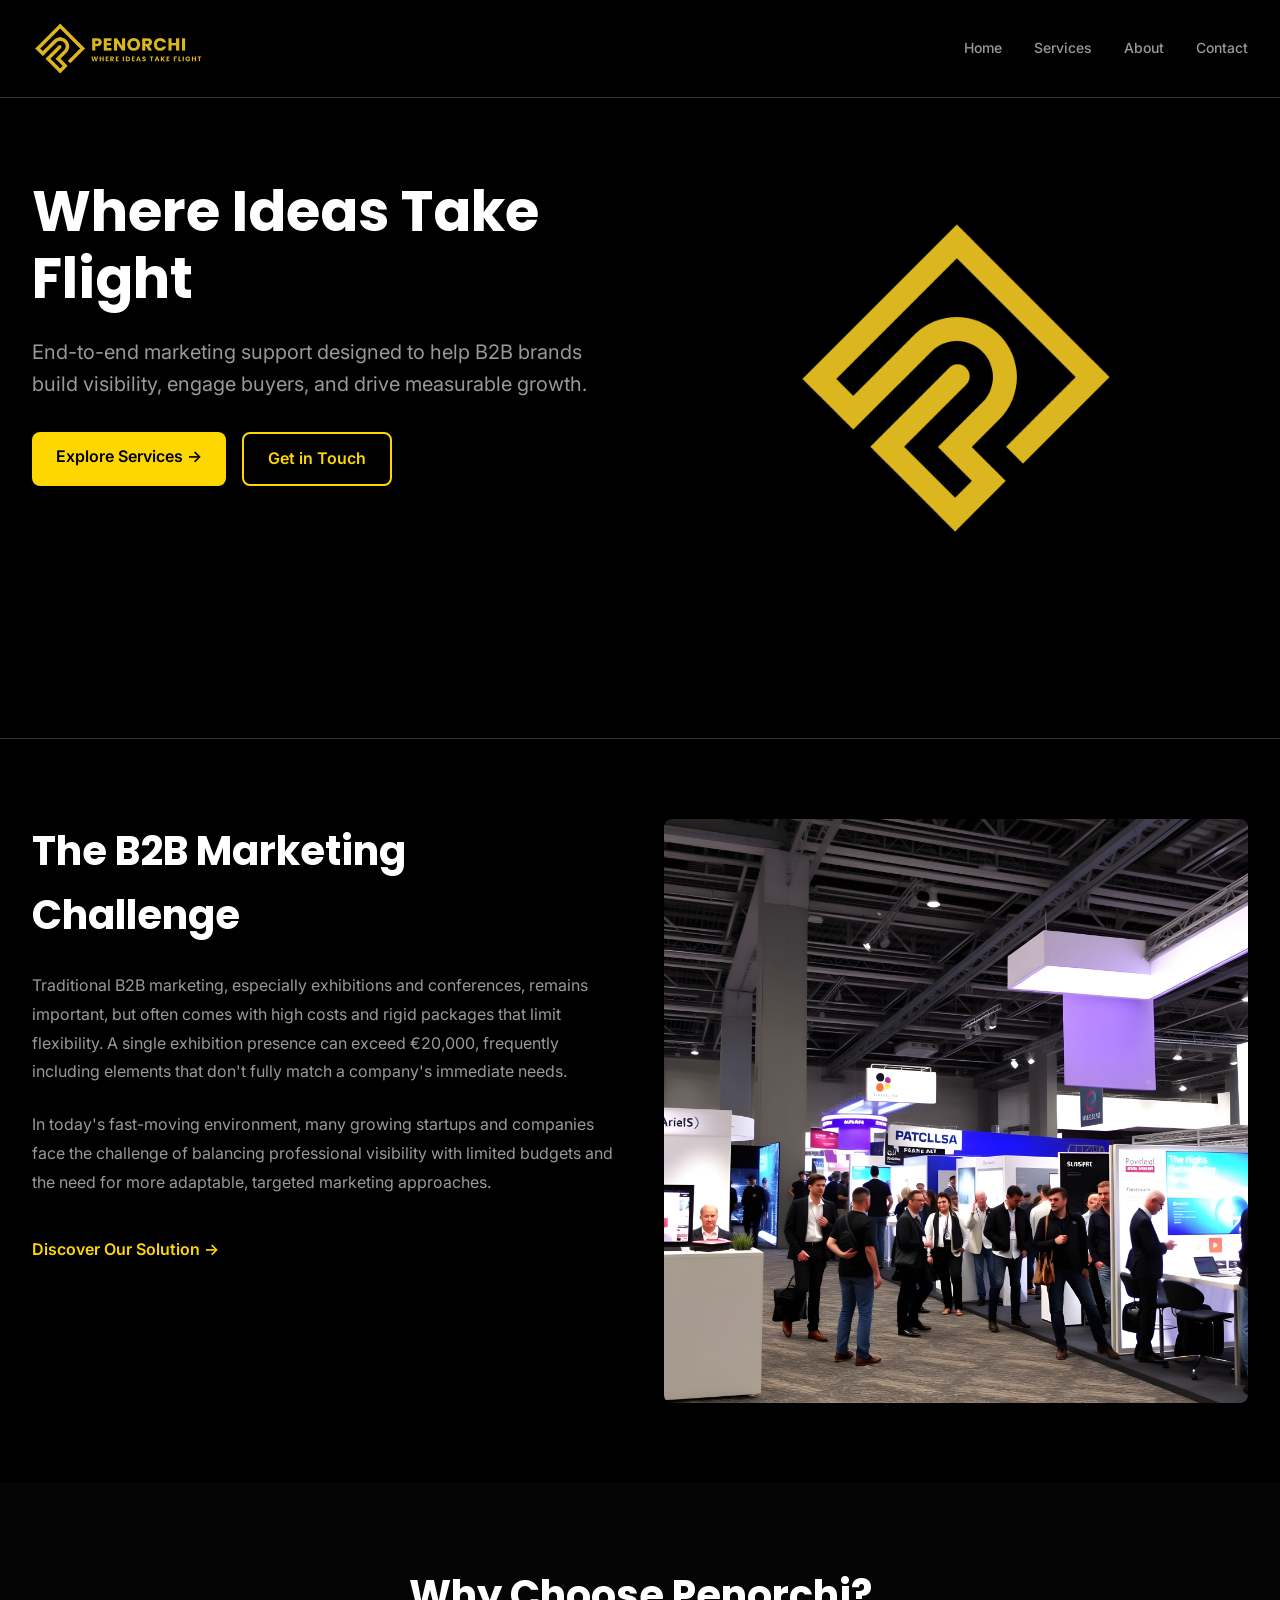
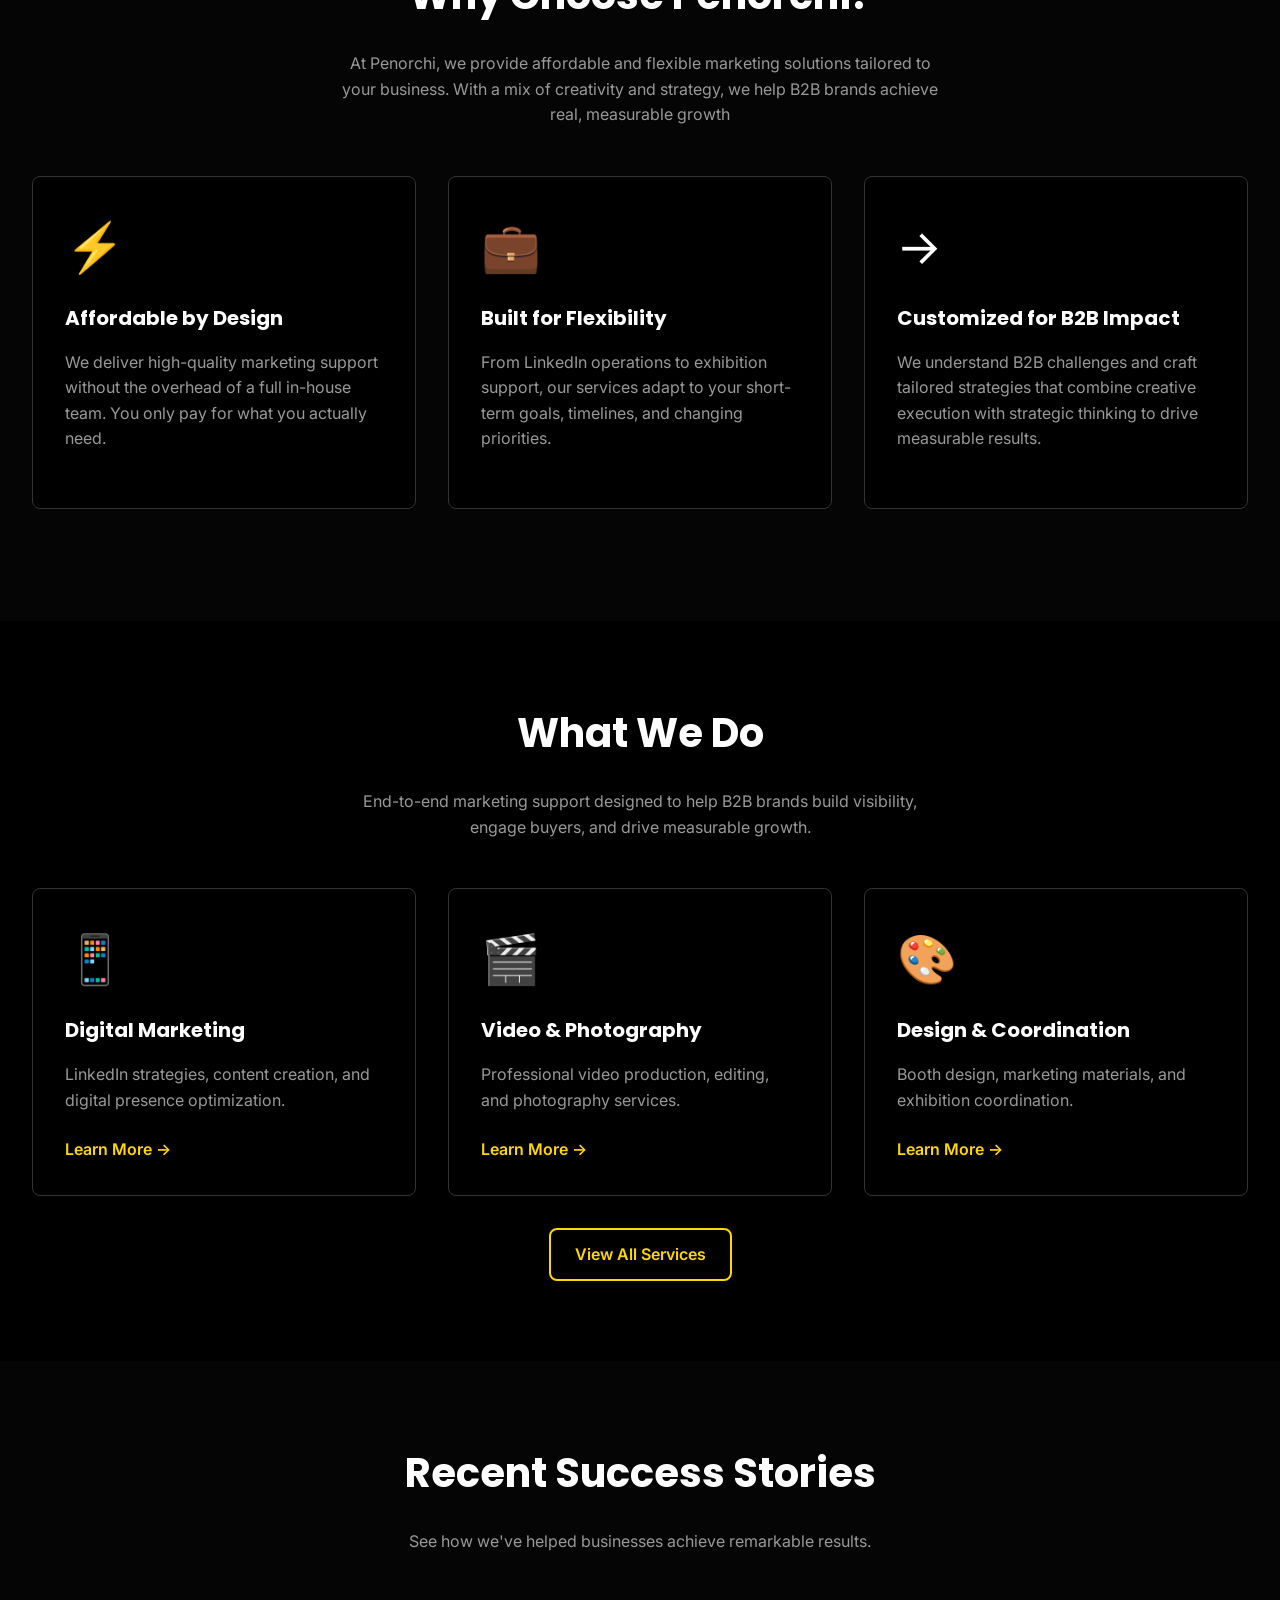
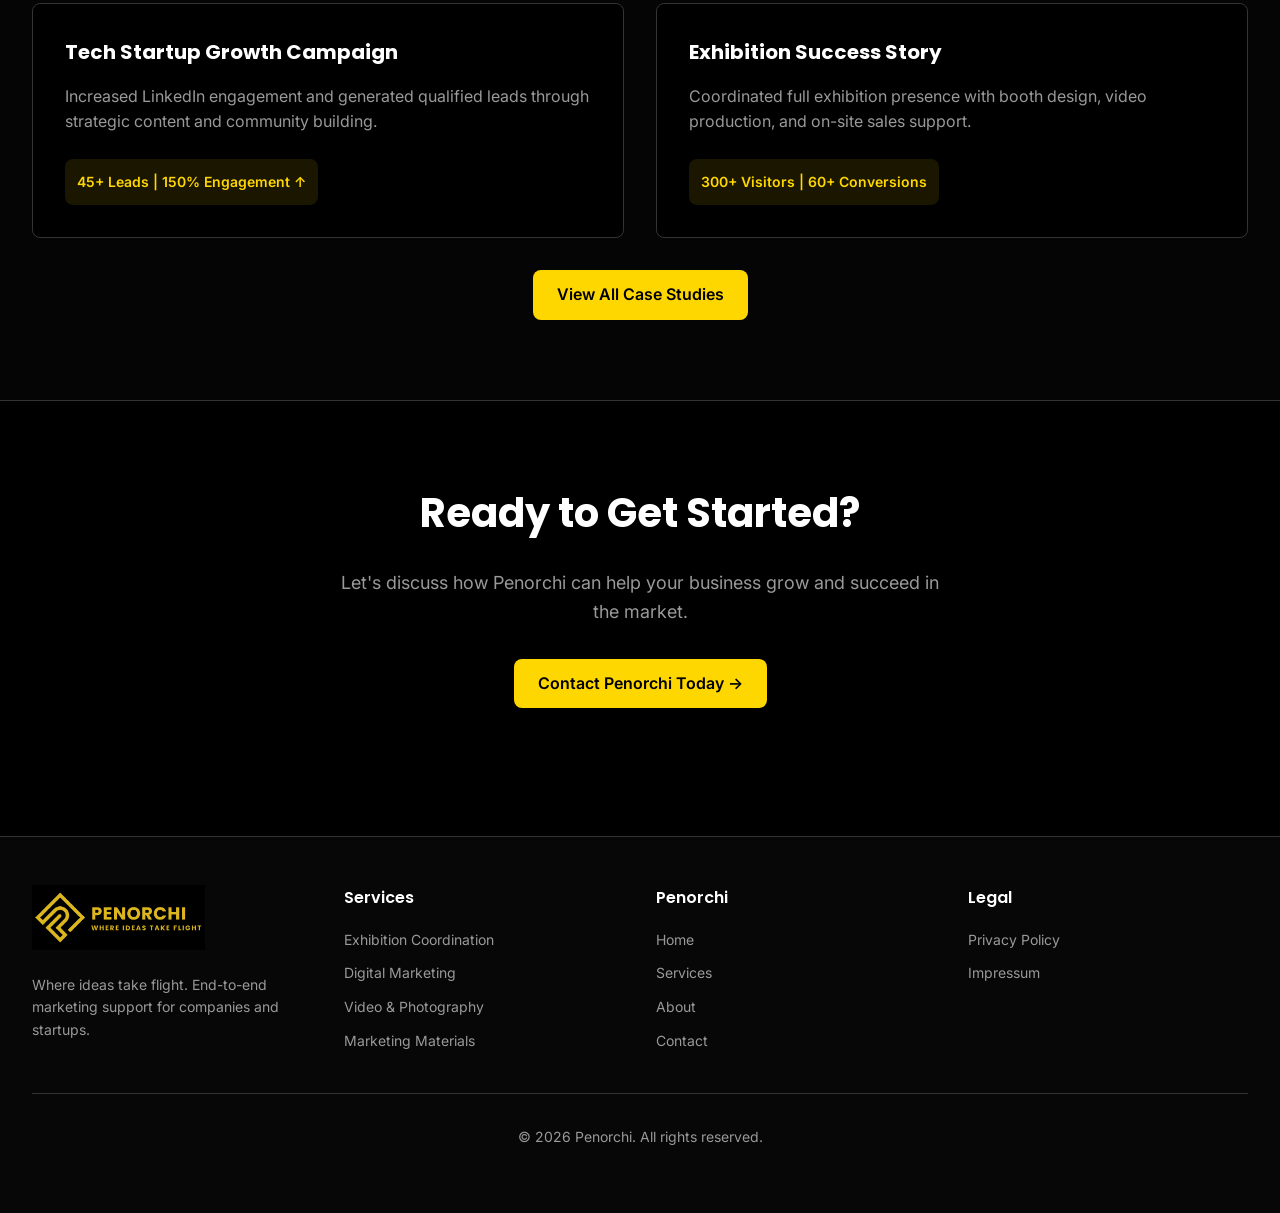
==== index.html @ c72b85b6 "Add favicon link to index.html" ====
<!DOCTYPE html>
<html lang="en">
<head>
    <meta charset="UTF-8">
    <meta name="viewport" content="width=device-width, initial-scale=1.0">
    <title>Penorchi - Where Ideas Take Flight</title>
    <link rel="icon" href="images/logo/logo_only">
    <link rel="preconnect" href="https://fonts.googleapis.com">
    <link rel="preconnect" href="https://fonts.gstatic.com" crossorigin>
    <link href="https://fonts.googleapis.com/css2?family=Poppins:wght@400;500;600;700;800&family=Inter:wght@400;500;600;700&display=swap" rel="stylesheet">
    <style>
        * {
            margin: 0;
            padding: 0;
            box-sizing: border-box;
        }

        :root {
            --background: #000000;
            --foreground: #ffffff;
            --primary: #FFD700;
            --primary-foreground: #000000;
            --secondary: #1a1a1a;
            --secondary-foreground: #e0e0e0;
            --muted-foreground: #999999;
            --border: #333333;
        }

        body {
            font-family: 'Inter', sans-serif;
            background-color: var(--background);
            color: var(--foreground);
            line-height: 1.6;
        }

        .container {
            max-width: 1280px;
            margin: 0 auto;
            padding: 0 2rem;
        }

        /* Header & Navigation */
        header {
            position: sticky;
            top: 0;
            z-index: 50;
            background-color: var(--background);
            border-bottom: 1px solid var(--border);
            padding: 1rem 0;
        }

        .header-content {
            display: flex;
            align-items: center;
            justify-content: space-between;
        }

        .logo {
            display: flex;
            align-items: center;
            gap: 0.75rem;
            text-decoration: none;
            color: var(--foreground);
            transition: opacity 0.3s;
        }

        .logo:hover {
            opacity: 0.8;
        }

        .logo-box {
            width: 40px;
            height: 40px;
            background-color: var(--primary);
            border-radius: 0.5rem;
            display: flex;
            align-items: center;
            justify-content: center;
            font-weight: bold;
            font-size: 1.125rem;
            color: var(--primary-foreground);
        }

        .logo-text {
            font-family: 'Poppins', sans-serif;
            font-weight: bold;
            font-size: 1.125rem;
            display: none;
        }

        @media (min-width: 640px) {
            .logo-text {
                display: inline;
            }
        }

        nav {
            display: none;
            gap: 2rem;
        }

        @media (min-width: 768px) {
            nav {
                display: flex;
            }
        }

        nav a {
            text-decoration: none;
            color: var(--muted-foreground);
            font-size: 0.875rem;
            font-weight: 500;
            transition: color 0.3s;
        }

        nav a:hover {
            color: var(--primary);
        }

        .mobile-menu-btn {
            display: none;
            background: none;
            border: none;
            color: var(--foreground);
            cursor: pointer;
            font-size: 1.5rem;
        }

        @media (max-width: 767px) {
            .mobile-menu-btn {
                display: block;
            }
        }

        /* Footer */
        footer {
            background-color: rgba(26, 26, 26, 0.3);
            border-top: 1px solid var(--border);
            padding: 3rem 0;
            margin-top: 3rem;
        }

        .footer-grid {
            display: grid;
            grid-template-columns: repeat(auto-fit, minmax(250px, 1fr));
            gap: 2rem;
            margin-bottom: 2rem;
        }

        .footer-section h4 {
            font-family: 'Poppins', sans-serif;
            font-weight: 600;
            color: var(--foreground);
            margin-bottom: 1rem;
        }

        .footer-section ul {
            list-style: none;
        }

        .footer-section li {
            margin-bottom: 0.5rem;
        }

        .footer-section a {
            text-decoration: none;
            color: var(--muted-foreground);
            font-size: 0.875rem;
            transition: color 0.3s;
        }

        .footer-section a:hover {
            color: var(--primary);
        }

        .footer-bottom {
            border-top: 1px solid var(--border);
            padding-top: 2rem;
            text-align: center;
            color: var(--muted-foreground);
            font-size: 0.875rem;
        }

        /* Sections */
        section {
            padding: 5rem 0;
        }

        section.hero {
            padding: 5rem 0 10rem 0;
            border-bottom: 1px solid var(--border);
        }

        section.hero .container {
            position: relative;
            z-index: 1;
        }

        .section-grid {
            display: grid;
            grid-template-columns: 1fr;
            gap: 3rem;
        }

        @media (min-width: 768px) {
            .section-grid {
                grid-template-columns: 1fr 1fr;
            }
        }

        h1 {
            font-family: 'Poppins', sans-serif;
            font-size: 3.5rem;
            font-weight: bold;
            line-height: 1.2;
            margin-bottom: 1rem;
        }

        @media (max-width: 767px) {
            h1 {
                font-size: 2.5rem;
            }
        }

        h2 {
            font-family: 'Poppins', sans-serif;
            font-size: 2.5rem;
            font-weight: bold;
            margin-bottom: 1rem;
        }

        @media (max-width: 767px) {
            h2 {
                font-size: 1.875rem;
            }
        }

        h3 {
            font-family: 'Poppins', sans-serif;
            font-weight: bold;
            font-size: 1.25rem;
            margin-bottom: 0.75rem;
        }

        p {
            color: var(--muted-foreground);
            margin-bottom: 1rem;
        }

        .hero-content h1 {
            margin-bottom: 1.5rem;
        }

        .hero-content p {
            font-size: 1.25rem;
            margin-bottom: 2rem;
        }

        .button-group {
            display: flex;
            flex-direction: column;
            gap: 1rem;
            margin-top: 2rem;
        }

        @media (min-width: 640px) {
            .button-group {
                flex-direction: row;
            }
        }

        button, .btn {
            padding: 0.75rem 1.5rem;
            border-radius: 0.5rem;
            font-weight: 600;
            cursor: pointer;
            text-decoration: none;
            display: inline-block;
            transition: all 0.3s;
            border: none;
            font-size: 1rem;
        }

        .btn-primary {
            background-color: var(--primary);
            color: var(--primary-foreground);
        }

        .btn-primary:hover {
            background-color: #e6c200;
        }

        .btn-outline {
            background-color: transparent;
            border: 2px solid var(--primary);
            color: var(--primary);
        }

        .btn-outline:hover {
            background-color: rgba(255, 215, 0, 0.1);
        }

        .hero-image {
            display: none;
            align-items: center;
            justify-content: center;
        }

        @media (min-width: 768px) {
            .hero-image {
                display: flex;
            }
        }

        .image-placeholder {
            width: 100%;
            max-width: 400px;
            height: 384px;
            background: linear-gradient(135deg, rgba(255, 215, 0, 0.2), rgba(255, 215, 0, 0.05));
            border-radius: 0.5rem;
            border: 1px solid rgba(255, 215, 0, 0.3);
            display: flex;
            align-items: center;
            justify-content: center;
            flex-direction: column;
            gap: 1rem;
        }

        .image-placeholder-text {
            color: var(--muted-foreground);
        }

        /* Cards */
        .card {
            background-color: var(--background);
            border: 1px solid var(--border);
            border-radius: 0.5rem;
            padding: 2rem;
            transition: all 0.3s;
        }

        .card:hover {
            border-color: var(--primary);
            box-shadow: 0 0 20px rgba(255, 215, 0, 0.1);
        }

        .card-icon {
            font-size: 3rem;
            margin-bottom: 1rem;
        }

        .card h3 {
            margin-bottom: 1rem;
        }

        .card p {
            margin-bottom: 1.5rem;
        }

        .card-link {
            color: var(--primary);
            text-decoration: none;
            font-weight: 600;
            display: inline-flex;
            align-items: center;
            gap: 0.5rem;
            transition: gap 0.3s;
        }

        .card-link:hover {
            gap: 0.75rem;
        }

        /* Section Backgrounds */
        .bg-secondary {
            background-color: rgba(26, 26, 26, 0.2);
        }

        .section-center {
            text-align: center;
        }

        .section-center h2 {
            margin-bottom: 1.5rem;
        }

        .section-center > p {
            max-width: 600px;
            margin: 0 auto 3rem;
        }

        .cards-grid {
            display: grid;
            grid-template-columns: repeat(auto-fit, minmax(300px, 1fr));
            gap: 2rem;
            margin-bottom: 2rem;
        }

        .market-challenge {
            display: grid;
            grid-template-columns: 1fr;
            gap: 3rem;
        }

        @media (min-width: 768px) {
            .market-challenge {
                grid-template-columns: 1fr 1fr;
            }
        }

        .challenge-text h2 {
            margin-bottom: 1.5rem;
        }

        .challenge-text p {
            margin-bottom: 1.5rem;
            line-height: 1.8;
        }

        .challenge-link {
            color: var(--primary);
            text-decoration: none;
            font-weight: 600;
            display: inline-flex;
            align-items: center;
            gap: 0.5rem;
            margin-top: 1rem;
            transition: gap 0.3s;
        }

        .challenge-link:hover {
            gap: 0.75rem;
        }

        .cta-section {
            text-align: center;
            padding: 5rem 0;
            border-top: 1px solid var(--border);
        }

        .cta-section h2 {
            margin-bottom: 1.5rem;
        }

        .cta-section p {
            max-width: 600px;
            margin: 0 auto 2rem;
            font-size: 1.125rem;
        }
    </style>
</head>
<body>
    <!-- Header -->
    <header>
        <div class="container">
            <div class="header-content">
                <a href="index.html" class="logo">
                    <img src="image/logo/logo_long.png" alt="Penorchi" style="max-height: 65px; width: auto;">
                </a>
                <nav>
                    <a href="index.html">Home</a>
                    <a href="services.html">Services</a>
                    <a href="about.html">About</a>
                    <a href="contact.html">Contact</a>
                </nav>
                <button class="mobile-menu-btn">☰</button>
            </div>
        </div>
    </header>

    <main>
        <!-- Hero Section -->
        <section class="hero">
            <div class="container">
                <div class="section-grid">
                    <div class="hero-content">
                        <h1>Where Ideas Take Flight</h1>
                        <p>End-to-end marketing support designed to help B2B brands build visibility, engage buyers, and drive measurable growth.</p>
                        <div class="button-group">
                            <a href="services.html" class="btn btn-primary">Explore Services →</a>
                            <a href="contact.html" class="btn btn-outline">Get in Touch</a>
                        </div>
                    </div>
                    <div class="hero-image">
                        <img src="image/logo/logo_only.png" alt="Penorchi Logo" style="max-width: 100%; height: auto; max-height: 400px;">
                    </div>
                </div>
            </div>
        </section>

        <!-- Market Challenge Section -->
        <section>
            <div class="container">
                <div class="market-challenge">
                    <div class="challenge-text">
                        <h2>The B2B Marketing Challenge</h2>
                        <p>Traditional B2B marketing, especially exhibitions and conferences, remains important, but often comes with high costs and rigid packages that limit flexibility. A single exhibition presence can exceed €20,000, frequently including elements that don't fully match a company's immediate needs.</p>
                        <p>In today's fast-moving environment, many growing startups and companies face the challenge of balancing professional visibility with limited budgets and the need for more adaptable, targeted marketing approaches.</p>
                        <a href="contact.html" class="challenge-link">Discover Our Solution →</a>
                    </div>
                    <div class="hero-image">
                        <img src="image/home/challenge.jpg" alt="Exhibition Challenge" style="width: 100%; height: auto; border-radius: 0.5rem; object-fit: cover;">
                    </div>
                </div>
            </div>
        </section>

        <!-- Why Choose Penorchi -->
        <section class="bg-secondary">
            <div class="container">
                <div class="section-center">
                    <h2>Why Choose Penorchi?</h2>
                    <p>At Penorchi, we provide affordable and flexible marketing solutions tailored to your business. With a mix of creativity and strategy, we help B2B brands achieve real, measurable growth</p>
                </div>
                <div class="cards-grid">
                    <div class="card">
                        <div class="card-icon">⚡</div>
                        <h3>Affordable by Design</h3>
                        <p>We deliver high-quality marketing support without the overhead of a full in-house team. You only pay for what you actually need.</p>
                    </div>
                    <div class="card">
                        <div class="card-icon">💼</div>
                        <h3>Built for Flexibility</h3>
                        <p>From LinkedIn operations to exhibition support, our services adapt to your short-term goals, timelines, and changing priorities.</p>
                    </div>
                    <div class="card">
                        <div class="card-icon">→</div>
                        <h3>Customized for B2B Impact</h3>
                        <p>We understand B2B challenges and craft tailored strategies that combine creative execution with strategic thinking to drive measurable results.</p>
                    </div>
                </div>
            </div>
        </section>

        <!-- Featured Services -->
        <section>
            <div class="container">
                <div class="section-center">
                    <h2>What We Do</h2>
                    <p>End-to-end marketing support designed to help B2B brands build visibility, engage buyers, and drive measurable growth.</p>
                </div>
                <div class="cards-grid">
                    <div class="card">
                        <div class="card-icon">📱</div>
                        <h3>Digital Marketing</h3>
                        <p>LinkedIn strategies, content creation, and digital presence optimization.</p>
                        <a href="services.html" class="card-link">Learn More →</a>
                    </div>
                    <div class="card">
                        <div class="card-icon">🎬</div>
                        <h3>Video & Photography</h3>
                        <p>Professional video production, editing, and photography services.</p>
                        <a href="services.html" class="card-link">Learn More →</a>
                    </div>
                    <div class="card">
                        <div class="card-icon">🎨</div>
                        <h3>Design & Coordination</h3>
                        <p>Booth design, marketing materials, and exhibition coordination.</p>
                        <a href="services.html" class="card-link">Learn More →</a>
                    </div>
                </div>
                <div style="text-align: center; margin-top: 2rem;">
                    <a href="services.html" class="btn btn-outline">View All Services</a>
                </div>
            </div>
        </section>

        <!-- Recent Case Studies -->
        <section class="bg-secondary">
            <div class="container">
                <div class="section-center">
                    <h2>Recent Success Stories</h2>
                    <p>See how we've helped businesses achieve remarkable results.</p>
                </div>
                <div style="display: grid; grid-template-columns: repeat(auto-fit, minmax(300px, 1fr)); gap: 2rem; margin-bottom: 2rem;">
                    <div class="card">
                        <h3>Tech Startup Growth Campaign</h3>
                        <p>Increased LinkedIn engagement and generated qualified leads through strategic content and community building.</p>
                        <div style="background-color: rgba(255, 215, 0, 0.1); border-radius: 0.5rem; padding: 0.75rem; display: inline-block;">
                            <p style="font-size: 0.875rem; font-weight: 600; color: var(--primary); margin: 0;">45+ Leads | 150% Engagement ↑</p>
                        </div>
                    </div>
                    <div class="card">
                        <h3>Exhibition Success Story</h3>
                        <p>Coordinated full exhibition presence with booth design, video production, and on-site sales support.</p>
                        <div style="background-color: rgba(255, 215, 0, 0.1); border-radius: 0.5rem; padding: 0.75rem; display: inline-block;">
                            <p style="font-size: 0.875rem; font-weight: 600; color: var(--primary); margin: 0;">300+ Visitors | 60+ Conversions</p>
                        </div>
                    </div>
                </div>
                <div style="text-align: center;">
                    <a href="https://www.linkedin.com/in/yu-chi-tsai/" class="btn btn-primary">View All Case Studies</a>
                </div>
            </div>
        </section>

        <!-- CTA Section -->
        <section class="cta-section">
            <div class="container">
                <h2>Ready to Get Started?</h2>
                <p>Let's discuss how Penorchi can help your business grow and succeed in the market.</p>
                <a href="contact.html" class="btn btn-primary">Contact Penorchi Today →</a>
            </div>
        </section>
    </main>

    <!-- Footer -->
    <footer>
        <div class="container">
            <div class="footer-grid">
                <div class="footer-section">
                    <img src="image/logo/logo_long.png" alt="Penorchi" style="height: 65px; width: auto; margin-bottom: 1rem;">
                    <p style="font-size: 0.875rem;">Where ideas take flight. End-to-end marketing support for companies and startups.</p>
                </div>
                <div class="footer-section">
                    <h4>Services</h4>
                    <ul>
                        <li><a href="services.html">Exhibition Coordination</a></li>
                        <li><a href="services.html">Digital Marketing</a></li>
                        <li><a href="services.html">Video & Photography</a></li>
                        <li><a href="services.html">Marketing Materials</a></li>
                    </ul>
                </div>
                <div class="footer-section">
                    <h4>Penorchi</h4>
                    <ul>
                        <li><a href="index.html">Home</a></li>
                        <li><a href="services.html">Services</a></li>
                        <li><a href="about.html">About</a></li>
                        <li><a href="contact.html">Contact</a></li>
                    </ul>
                </div>
                <div class="footer-section">
                    <h4>Legal</h4>
                    <ul>
                        <li><a href="privacy-policy.html">Privacy Policy</a></li>
                        <li><a href="impressum.html">Impressum</a></li>
                    </ul>
                </div>
            </div>
            <div class="footer-bottom">
                <p>&copy; 2026 Penorchi. All rights reserved.</p>
            </div>
        </div>
    </footer>
</body>
</html>
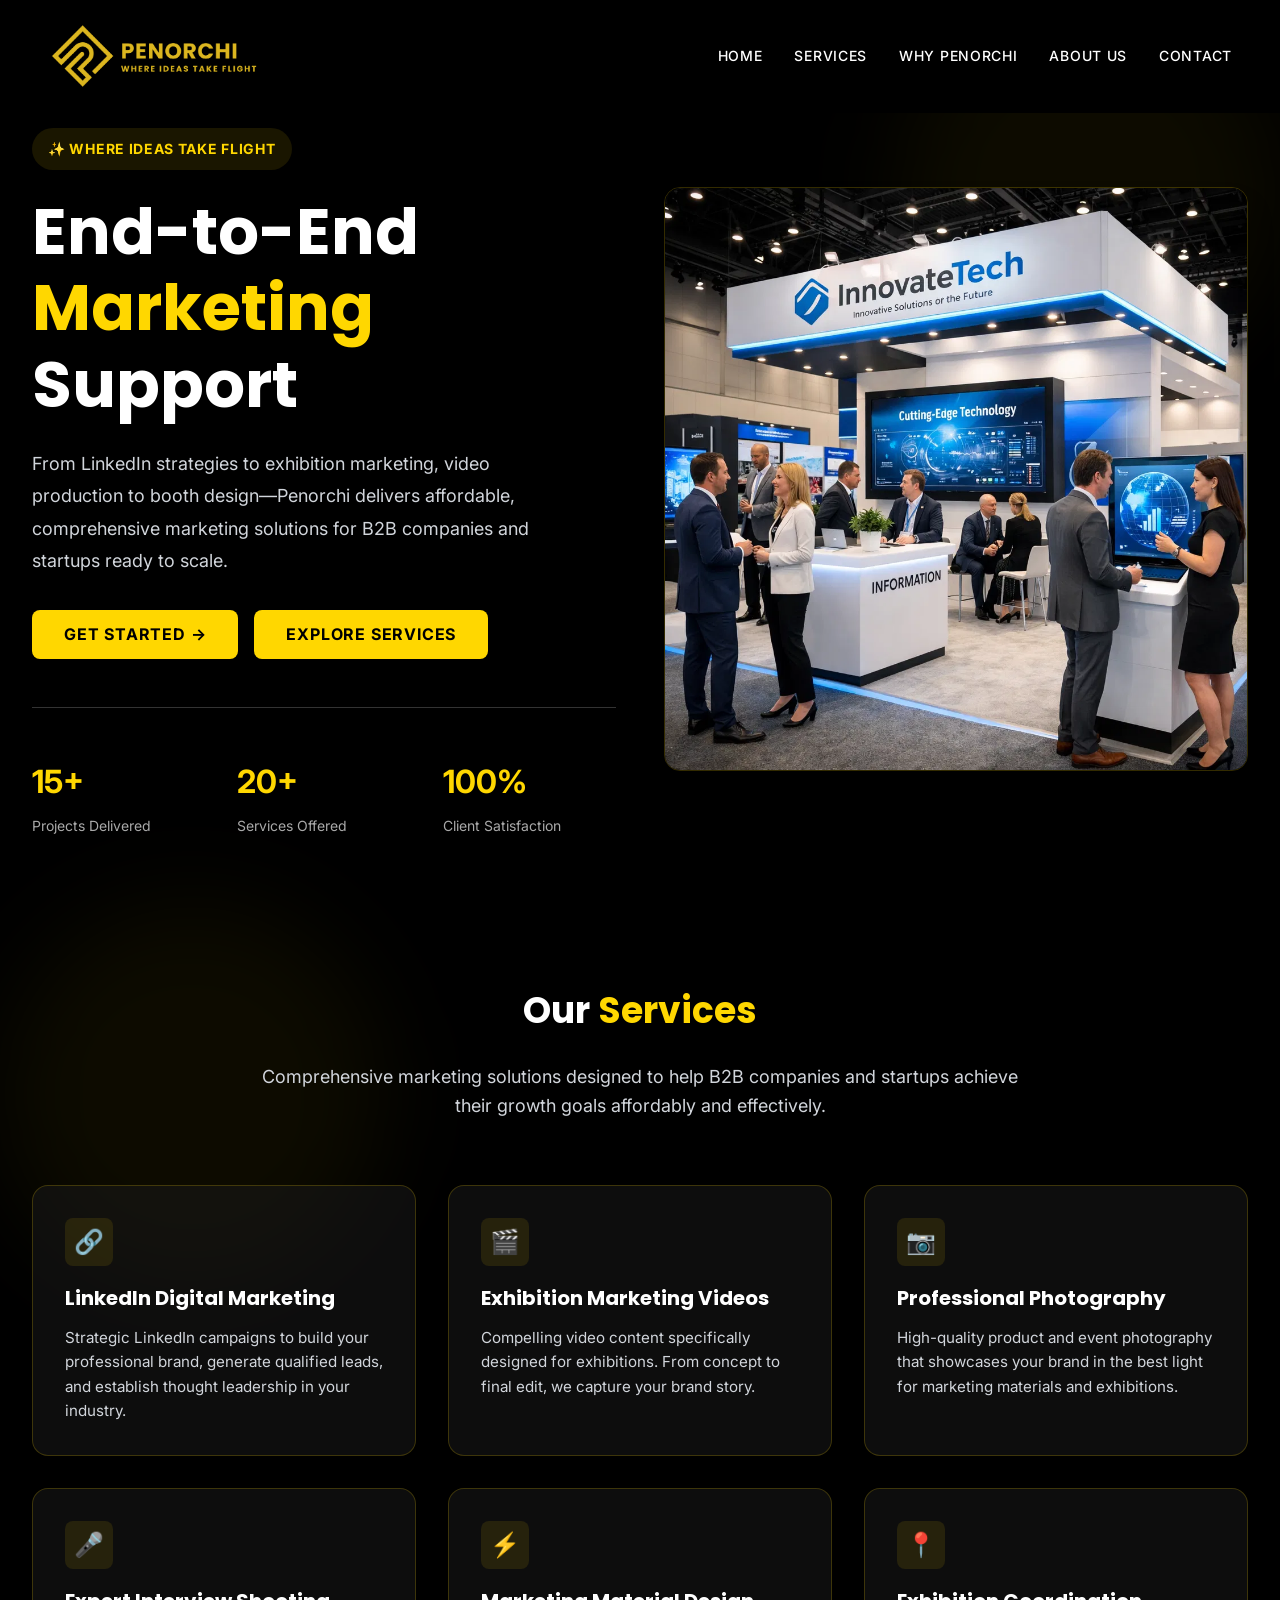
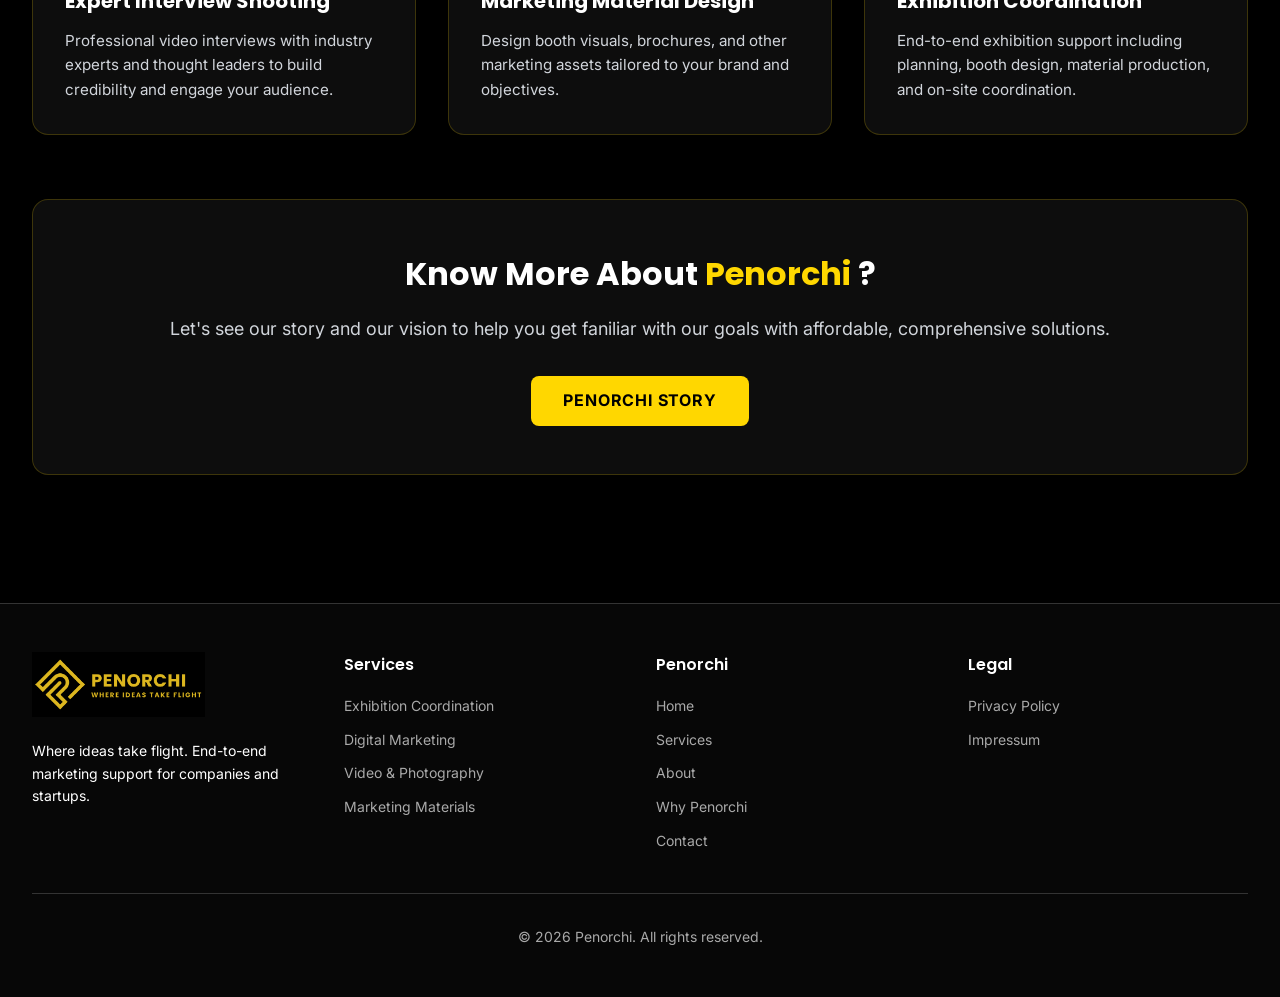
==== commit 6d101e33: "Revise title and enhance layout and styles Updated the title and improved styling for better user ex" ====
--- a/index.html
+++ b/index.html
@@ -3,11 +3,11 @@
 <head>
     <meta charset="UTF-8">
     <meta name="viewport" content="width=device-width, initial-scale=1.0">
-    <title>Penorchi - Where Ideas Take Flight</title>
-    <link rel="icon" href="images/logo/logo_only">
+    <title>Penorchi - End-to-End Marketing Support</title>
+    <link rel="icon" href="image/logo/logo_only.png">
     <link rel="preconnect" href="https://fonts.googleapis.com">
     <link rel="preconnect" href="https://fonts.gstatic.com" crossorigin>
-    <link href="https://fonts.googleapis.com/css2?family=Poppins:wght@400;500;600;700;800&family=Inter:wght@400;500;600;700&display=swap" rel="stylesheet">
+    <link href="https://fonts.googleapis.com/css2?family=Poppins:wght@600;700;800&family=Inter:wght@400;500;600;700&display=swap" rel="stylesheet">
     <style>
         * {
             margin: 0;
@@ -16,13 +16,14 @@
         }
 
         :root {
-            --background: #000000;
-            --foreground: #ffffff;
             --primary: #FFD700;
             --primary-foreground: #000000;
-            --secondary: #1a1a1a;
-            --secondary-foreground: #e0e0e0;
-            --muted-foreground: #999999;
+            --background: #000000;
+            --foreground: #FFFFFF;
+            --card: #1A1A1A;
+            --card-foreground: #FFFFFF;
+            --muted: #808080;
+            --muted-foreground: #A9A9A9;
             --border: #333333;
         }
 
@@ -30,106 +31,357 @@
             font-family: 'Inter', sans-serif;
             background-color: var(--background);
             color: var(--foreground);
+            scroll-behavior: smooth;
             line-height: 1.6;
         }
 
+        h1, h2, h3, h4, h5, h6 {
+            font-family: 'Poppins', sans-serif;
+            font-weight: 700;
+            color: #FFFFFF;
+        }
+
         .container {
+            width: 100%;
             max-width: 1280px;
             margin: 0 auto;
-            padding: 0 2rem;
-        }
-
-        /* Header & Navigation */
-        header {
-            position: sticky;
+            padding: 0 1rem;
+        }
+
+        @media (min-width: 640px) {
+            .container {
+                padding: 0 1.5rem;
+            }
+        }
+
+        @media (min-width: 1024px) {
+            .container {
+                padding: 0 2rem;
+            }
+        }
+
+        /* Navigation */
+        nav {
+            position: fixed;
             top: 0;
-            z-index: 50;
-            background-color: var(--background);
+            left: 0;
+            right: 0;
+            z-index: 40;
+            background-color: #000000;
+            transition: all 0.3s ease;
+            border-bottom: 1px solid transparent;
+        }
+
+        nav.scrolled {
+            background-color: rgba(0, 0, 0, 0.95);
+            backdrop-filter: blur(10px);
+            box-shadow: 0 4px 6px rgba(0, 0, 0, 0.3);
             border-bottom: 1px solid var(--border);
-            padding: 1rem 0;
-        }
-
-        .header-content {
+        }
+
+        .nav-content {
             display: flex;
             align-items: center;
             justify-content: space-between;
+            padding: 1rem;
         }
 
         .logo {
+            height: 40px;
+            cursor: pointer;
+        }
+
+        .nav-links {
+            display: none;
+            gap: 2rem;
+            list-style: none;
+        }
+
+        @media (min-width: 1024px) {
+            .nav-links {
+                display: flex;
+            }
+        }
+
+        .nav-links a {
+            color: #FFFFFF;
+            text-decoration: none;
+            font-weight: 500;
+            font-size: 0.875rem;
+            text-transform: uppercase;
+            letter-spacing: 0.05em;
+            transition: color 0.3s ease;
+        }
+
+        .nav-links a:hover {
+            color: var(--primary);
+        }
+
+        .menu-toggle {
+            display: block;
+            background: none;
+            border: none;
+            color: var(--primary);
+            font-size: 1.5rem;
+            cursor: pointer;
+        }
+
+        @media (min-width: 1024px) {
+            .menu-toggle {
+                display: none;
+            }
+        }
+
+        /* Hero Section */
+        .hero {
+            min-height: 100vh;
+            background-color: #000000;
+            padding-top: 8rem;
+            padding-bottom: 4rem;
             display: flex;
             align-items: center;
-            gap: 0.75rem;
+            position: relative;
+            overflow: hidden;
+        }
+
+        .hero::before {
+            content: '';
+            position: absolute;
+            top: 0;
+            right: 0;
+            width: 24rem;
+            height: 24rem;
+            background: rgba(255, 215, 0, 0.05);
+            border-radius: 50%;
+            filter: blur(3rem);
+            pointer-events: none;
+        }
+
+        .hero-content {
+            display: grid;
+            grid-template-columns: 1fr;
+            gap: 3rem;
+            align-items: center;
+            position: relative;
+            z-index: 10;
+        }
+
+        @media (min-width: 768px) {
+            .hero-content {
+                grid-template-columns: 1fr 1fr;
+            }
+        }
+
+        .hero-text h1 {
+            font-size: 3rem;
+            line-height: 1.2;
+            margin-bottom: 1.5rem;
+        }
+
+        @media (min-width: 768px) {
+            .hero-text h1 {
+                font-size: 4rem;
+            }
+        }
+
+        .hero-text h1 .highlight {
+            color: var(--primary);
+        }
+
+        .hero-text p {
+            font-size: 1.125rem;
+            color: #D1D5DB;
+            margin-bottom: 2rem;
+            max-width: 32rem;
+            line-height: 1.8;
+        }
+
+        .hero-buttons {
+            display: flex;
+            flex-direction: column;
+            gap: 1rem;
+            margin-bottom: 3rem;
+        }
+
+        @media (min-width: 640px) {
+            .hero-buttons {
+                flex-direction: row;
+            }
+        }
+
+        .btn {
+            padding: 0.75rem 2rem;
+            border: none;
+            border-radius: 0.5rem;
+            font-weight: 700;
+            text-transform: uppercase;
+            letter-spacing: 0.05em;
+            cursor: pointer;
+            transition: all 0.3s ease;
             text-decoration: none;
-            color: var(--foreground);
-            transition: opacity 0.3s;
-        }
-
-        .logo:hover {
-            opacity: 0.8;
-        }
-
-        .logo-box {
-            width: 40px;
-            height: 40px;
+            display: inline-block;
+            text-align: center;
+            font-size: 1rem;
+        }
+
+        .btn-primary {
             background-color: var(--primary);
+            color: var(--primary-foreground);
+        }
+
+        .btn-primary:hover {
+            background-color: #FFC700;
+            box-shadow: 0 0 20px rgba(255, 215, 0, 0.5);
+        }
+
+        .btn-secondary {
+            border: 2px solid var(--primary);
+            color: var(--primary);
+            background-color: transparent;
+        }
+
+        .btn-secondary:hover {
+            background-color: rgba(255, 215, 0, 0.1);
+            border-color: var(--primary);
+        }
+
+        .hero-stats {
+            display: grid;
+            grid-template-columns: repeat(3, 1fr);
+            gap: 2rem;
+            padding-top: 3rem;
+            border-top: 1px solid var(--border);
+        }
+
+        .stat {
+            text-align: left;
+        }
+
+        .stat-number {
+            font-size: 2rem;
+            font-weight: 700;
+            color: var(--primary);
+            margin-bottom: 0.5rem;
+        }
+
+        .stat-label {
+            font-size: 0.875rem;
+            color: var(--muted-foreground);
+        }
+
+        .hero-image {
+            display: none;
+        }
+
+        @media (min-width: 768px) {
+            .hero-image {
+                display: block;
+                position: relative;
+            }
+
+            .hero-image img {
+                width: 100%;
+                height: auto;
+                border-radius: 1rem;
+                border: 1px solid rgba(255, 215, 0, 0.2);
+                box-shadow: 0 20px 25px rgba(0, 0, 0, 0.3);
+            }
+        }
+
+        /* Services Section */
+        .services {
+            padding: 5rem 0;
+            background-color: #000000;
+            position: relative;
+        }
+
+        .services::before {
+            content: '';
+            position: absolute;
+            top: 0;
+            left: 0;
+            width: 24rem;
+            height: 24rem;
+            background: rgba(255, 215, 0, 0.05);
+            border-radius: 50%;
+            filter: blur(3rem);
+            pointer-events: none;
+        }
+
+        .section-header {
+            text-align: center;
+            max-width: 48rem;
+            margin: 0 auto 4rem;
+            position: relative;
+            z-index: 10;
+        }
+
+        .section-header h2 {
+            font-size: 2.25rem;
+            margin-bottom: 1.5rem;
+        }
+
+        .section-header p {
+            font-size: 1.125rem;
+            color: #D1D5DB;
+        }
+
+        .services-grid {
+            display: grid;
+            grid-template-columns: 1fr;
+            gap: 2rem;
+            margin-bottom: 4rem;
+            position: relative;
+            z-index: 10;
+        }
+
+        @media (min-width: 768px) {
+            .services-grid {
+                grid-template-columns: repeat(2, 1fr);
+            }
+        }
+
+        @media (min-width: 1024px) {
+            .services-grid {
+                grid-template-columns: repeat(3, 1fr);
+            }
+        }
+
+        .service-card {
+            background-color: rgba(26, 26, 26, 0.5);
+            border: 1px solid rgba(255, 215, 0, 0.2);
+            border-radius: 1rem;
+            padding: 2rem;
+            transition: all 0.3s ease;
+            cursor: pointer;
+        }
+
+        .service-card:hover {
+            border-color: rgba(255, 215, 0, 0.5);
+            box-shadow: 0 10px 25px rgba(255, 215, 0, 0.2);
+        }
+
+        .service-icon {
+            width: 3rem;
+            height: 3rem;
+            background-color: rgba(255, 215, 0, 0.1);
             border-radius: 0.5rem;
             display: flex;
             align-items: center;
             justify-content: center;
-            font-weight: bold;
-            font-size: 1.125rem;
-            color: var(--primary-foreground);
-        }
-
-        .logo-text {
-            font-family: 'Poppins', sans-serif;
-            font-weight: bold;
-            font-size: 1.125rem;
-            display: none;
-        }
-
-        @media (min-width: 640px) {
-            .logo-text {
-                display: inline;
-            }
-        }
-
-        nav {
-            display: none;
-            gap: 2rem;
-        }
-
-        @media (min-width: 768px) {
-            nav {
-                display: flex;
-            }
-        }
-
-        nav a {
-            text-decoration: none;
-            color: var(--muted-foreground);
-            font-size: 0.875rem;
-            font-weight: 500;
-            transition: color 0.3s;
-        }
-
-        nav a:hover {
-            color: var(--primary);
-        }
-
-        .mobile-menu-btn {
-            display: none;
-            background: none;
-            border: none;
-            color: var(--foreground);
-            cursor: pointer;
+            margin-bottom: 1rem;
             font-size: 1.5rem;
         }
 
-        @media (max-width: 767px) {
-            .mobile-menu-btn {
-                display: block;
-            }
+        .service-card h3 {
+            font-size: 1.25rem;
+            margin-bottom: 0.75rem;
+        }
+
+        .service-card p {
+            color: #D1D5DB;
+            font-size: 0.95rem;
+            line-height: 1.6;
         }
 
         /* Footer */
@@ -181,428 +433,195 @@
             font-size: 0.875rem;
         }
 
-        /* Sections */
-        section {
-            padding: 5rem 0;
-        }
-
-        section.hero {
-            padding: 5rem 0 10rem 0;
-            border-bottom: 1px solid var(--border);
-        }
-
-        section.hero .container {
-            position: relative;
-            z-index: 1;
-        }
-
-        .section-grid {
-            display: grid;
-            grid-template-columns: 1fr;
-            gap: 3rem;
-        }
-
-        @media (min-width: 768px) {
-            .section-grid {
-                grid-template-columns: 1fr 1fr;
-            }
-        }
-
-        h1 {
-            font-family: 'Poppins', sans-serif;
-            font-size: 3.5rem;
-            font-weight: bold;
-            line-height: 1.2;
+        /* Animations */
+        @keyframes fadeInUp {
+            from {
+                opacity: 0;
+                transform: translateY(2rem);
+            }
+            to {
+                opacity: 1;
+                transform: translateY(0);
+            }
+        }
+
+        .fade-in {
+            animation: fadeInUp 1s ease-out;
+        }
+
+        /* Utility Classes */
+        .text-primary {
+            color: var(--primary);
+        }
+
+        .text-muted {
+            color: var(--muted-foreground);
+        }
+
+        .gap-4 {
+            gap: 1rem;
+        }
+
+        .gap-8 {
+            gap: 2rem;
+        }
+
+        .cta-section {
+            background-color: rgba(26, 26, 26, 0.5);
+            border: 1px solid rgba(255, 215, 0, 0.2);
+            border-radius: 1rem;
+            padding: 3rem;
+            text-align: center;
+            margin-top: 4rem;
+        }
+
+        .cta-section h2 {
+            font-size: 2rem;
             margin-bottom: 1rem;
         }
 
-        @media (max-width: 767px) {
-            h1 {
-                font-size: 2.5rem;
-            }
-        }
-
-        h2 {
-            font-family: 'Poppins', sans-serif;
-            font-size: 2.5rem;
-            font-weight: bold;
-            margin-bottom: 1rem;
-        }
-
-        @media (max-width: 767px) {
-            h2 {
-                font-size: 1.875rem;
-            }
-        }
-
-        h3 {
-            font-family: 'Poppins', sans-serif;
-            font-weight: bold;
-            font-size: 1.25rem;
-            margin-bottom: 0.75rem;
-        }
-
-        p {
-            color: var(--muted-foreground);
-            margin-bottom: 1rem;
-        }
-
-        .hero-content h1 {
-            margin-bottom: 1.5rem;
-        }
-
-        .hero-content p {
-            font-size: 1.25rem;
+        .cta-section p {
+            color: #D1D5DB;
             margin-bottom: 2rem;
-        }
-
-        .button-group {
+            font-size: 1.125rem;
+        }
+
+        .btn {
+            display: inline-block;
+            padding: 0.75rem 2rem;
+            background-color: var(--primary);
+            color: #000000;
+            text-decoration: none;
+            border-radius: 0.5rem;
+            font-weight: 700;
+            text-transform: uppercase;
+            letter-spacing: 0.05em;
+            transition: all 0.3s ease;
+            border: none;
+            cursor: pointer;
+        }
+
+        .btn:hover {
+            background-color: #FFC700;
+            box-shadow: 0 0 20px rgba(255, 215, 0, 0.5);
+        }
+
+
+        nav.open {
             display: flex;
             flex-direction: column;
-            gap: 1rem;
-            margin-top: 2rem;
-        }
-
-        @media (min-width: 640px) {
-            .button-group {
-                flex-direction: row;
-            }
-        }
-
-        button, .btn {
-            padding: 0.75rem 1.5rem;
+            position: absolute;
+            top: 70px;
+            right: 2rem;
+            background: var(--background);
+            border: 1px solid var(--border);
+            padding: 1rem;
             border-radius: 0.5rem;
-            font-weight: 600;
-            cursor: pointer;
-            text-decoration: none;
-            display: inline-block;
-            transition: all 0.3s;
-            border: none;
-            font-size: 1rem;
-        }
-
-        .btn-primary {
-            background-color: var(--primary);
-            color: var(--primary-foreground);
-        }
-
-        .btn-primary:hover {
-            background-color: #e6c200;
-        }
-
-        .btn-outline {
-            background-color: transparent;
-            border: 2px solid var(--primary);
-            color: var(--primary);
-        }
-
-        .btn-outline:hover {
-            background-color: rgba(255, 215, 0, 0.1);
-        }
-
-        .hero-image {
-            display: none;
-            align-items: center;
-            justify-content: center;
-        }
-
-        @media (min-width: 768px) {
-            .hero-image {
-                display: flex;
-            }
-        }
-
-        .image-placeholder {
-            width: 100%;
-            max-width: 400px;
-            height: 384px;
-            background: linear-gradient(135deg, rgba(255, 215, 0, 0.2), rgba(255, 215, 0, 0.05));
-            border-radius: 0.5rem;
-            border: 1px solid rgba(255, 215, 0, 0.3);
-            display: flex;
-            align-items: center;
-            justify-content: center;
-            flex-direction: column;
-            gap: 1rem;
-        }
-
-        .image-placeholder-text {
-            color: var(--muted-foreground);
-        }
-
-        /* Cards */
-        .card {
-            background-color: var(--background);
-            border: 1px solid var(--border);
-            border-radius: 0.5rem;
-            padding: 2rem;
-            transition: all 0.3s;
-        }
-
-        .card:hover {
-            border-color: var(--primary);
-            box-shadow: 0 0 20px rgba(255, 215, 0, 0.1);
-        }
-
-        .card-icon {
-            font-size: 3rem;
-            margin-bottom: 1rem;
-        }
-
-        .card h3 {
-            margin-bottom: 1rem;
-        }
-
-        .card p {
-            margin-bottom: 1.5rem;
-        }
-
-        .card-link {
-            color: var(--primary);
-            text-decoration: none;
-            font-weight: 600;
-            display: inline-flex;
-            align-items: center;
-            gap: 0.5rem;
-            transition: gap 0.3s;
-        }
-
-        .card-link:hover {
-            gap: 0.75rem;
-        }
-
-        /* Section Backgrounds */
-        .bg-secondary {
-            background-color: rgba(26, 26, 26, 0.2);
-        }
-
-        .section-center {
-            text-align: center;
-        }
-
-        .section-center h2 {
-            margin-bottom: 1.5rem;
-        }
-
-        .section-center > p {
-            max-width: 600px;
-            margin: 0 auto 3rem;
-        }
-
-        .cards-grid {
-            display: grid;
-            grid-template-columns: repeat(auto-fit, minmax(300px, 1fr));
-            gap: 2rem;
-            margin-bottom: 2rem;
-        }
-
-        .market-challenge {
-            display: grid;
-            grid-template-columns: 1fr;
-            gap: 3rem;
-        }
-
-        @media (min-width: 768px) {
-            .market-challenge {
-                grid-template-columns: 1fr 1fr;
-            }
-        }
-
-        .challenge-text h2 {
-            margin-bottom: 1.5rem;
-        }
-
-        .challenge-text p {
-            margin-bottom: 1.5rem;
-            line-height: 1.8;
-        }
-
-        .challenge-link {
-            color: var(--primary);
-            text-decoration: none;
-            font-weight: 600;
-            display: inline-flex;
-            align-items: center;
-            gap: 0.5rem;
-            margin-top: 1rem;
-            transition: gap 0.3s;
-        }
-
-        .challenge-link:hover {
-            gap: 0.75rem;
-        }
-
-        .cta-section {
-            text-align: center;
-            padding: 5rem 0;
-            border-top: 1px solid var(--border);
-        }
-
-        .cta-section h2 {
-            margin-bottom: 1.5rem;
-        }
-
-        .cta-section p {
-            max-width: 600px;
-            margin: 0 auto 2rem;
-            font-size: 1.125rem;
         }
     </style>
 </head>
 <body>
-    <!-- Header -->
-    <header>
+    <!-- Navigation -->
+    <nav id="navbar">
         <div class="container">
-            <div class="header-content">
-                <a href="index.html" class="logo">
-                    <img src="image/logo/logo_long.png" alt="Penorchi" style="max-height: 65px; width: auto;">
-                </a>
-                <nav>
-                    <a href="index.html">Home</a>
-                    <a href="services.html">Services</a>
-                    <a href="about.html">About</a>
-                    <a href="contact.html">Contact</a>
-                </nav>
-                <button class="mobile-menu-btn">☰</button>
+            <div class="nav-content">
+                <img src="image/logo/logo_long.png" alt="Penorchi Logo" style="max-height: 80px;width: auto;">
+                <ul class="nav-links">
+                    <li><a href="index.html">Home</a></li>
+                    <li><a href="services.html">Services</a></li>
+                    <li><a href="why-penorchi.html">Why Penorchi</a></li>
+                    <li><a href="about.html">About us</a></li>
+                    <li><a href="contact.html">Contact</a></li>
+                </ul>
+                <button class="menu-toggle">☰</button>
             </div>
         </div>
-    </header>
-
-    <main>
-        <!-- Hero Section -->
-        <section class="hero">
-            <div class="container">
-                <div class="section-grid">
-                    <div class="hero-content">
-                        <h1>Where Ideas Take Flight</h1>
-                        <p>End-to-end marketing support designed to help B2B brands build visibility, engage buyers, and drive measurable growth.</p>
-                        <div class="button-group">
-                            <a href="services.html" class="btn btn-primary">Explore Services →</a>
-                            <a href="contact.html" class="btn btn-outline">Get in Touch</a>
+    </nav>
+
+    <!-- Hero Section -->
+    <section class="hero">
+        <div class="container">
+            <div class="hero-content fade-in">
+                <div class="hero-text">
+                    <div style="display: inline-block; background-color: rgba(255, 215, 0, 0.1); padding: 0.5rem 1rem; border-radius: 9999px; margin-bottom: 1.5rem;">
+                        <span class="text-primary" style="font-size: 0.875rem; font-weight: 700; text-transform: uppercase; letter-spacing: 0.05em;">✨ Where Ideas Take Flight</span>
+                    </div>
+                    <h1>End-to-End <span class="highlight">Marketing</span> Support</h1>
+                    <p>From LinkedIn strategies to exhibition marketing, video production to booth design—Penorchi delivers affordable, comprehensive marketing solutions for B2B companies and startups ready to scale.</p>
+                    <div class="hero-buttons">
+                        <a href="contact.html" class="btn btn-primary">Get Started →</a>
+                        <a href="services.html" class="btn btn-secondary">Explore Services</a>
+                    </div>
+                    <div class="hero-stats">
+                        <div class="stat">
+                            <div class="stat-number">15+</div>
+                            <div class="stat-label">Projects Delivered</div>
+                        </div>
+                        <div class="stat">
+                            <div class="stat-number">20+</div>
+                            <div class="stat-label">Services Offered</div>
+                        </div>
+                        <div class="stat">
+                            <div class="stat-number">100%</div>
+                            <div class="stat-label">Client Satisfaction</div>
                         </div>
                     </div>
-                    <div class="hero-image">
-                        <img src="image/logo/logo_only.png" alt="Penorchi Logo" style="max-width: 100%; height: auto; max-height: 400px;">
-                    </div>
+                </div>
+                <div class="hero-image">
+                    <img src="image/service/exhibition.webp" alt="Penorchi Team Working">
                 </div>
             </div>
-        </section>
-
-        <!-- Market Challenge Section -->
-        <section>
-            <div class="container">
-                <div class="market-challenge">
-                    <div class="challenge-text">
-                        <h2>The B2B Marketing Challenge</h2>
-                        <p>Traditional B2B marketing, especially exhibitions and conferences, remains important, but often comes with high costs and rigid packages that limit flexibility. A single exhibition presence can exceed €20,000, frequently including elements that don't fully match a company's immediate needs.</p>
-                        <p>In today's fast-moving environment, many growing startups and companies face the challenge of balancing professional visibility with limited budgets and the need for more adaptable, targeted marketing approaches.</p>
-                        <a href="contact.html" class="challenge-link">Discover Our Solution →</a>
-                    </div>
-                    <div class="hero-image">
-                        <img src="image/home/challenge.jpg" alt="Exhibition Challenge" style="width: 100%; height: auto; border-radius: 0.5rem; object-fit: cover;">
-                    </div>
-                </div>
+        </div>
+    </section>
+
+    <!-- Services Section -->
+    <section class="services">
+        <div class="container">
+            <div class="section-header">
+                <h2>Our <span class="text-primary">Services</span></h2>
+                <p>Comprehensive marketing solutions designed to help B2B companies and startups achieve their growth goals affordably and effectively.</p>
             </div>
-        </section>
-
-        <!-- Why Choose Penorchi -->
-        <section class="bg-secondary">
-            <div class="container">
-                <div class="section-center">
-                    <h2>Why Choose Penorchi?</h2>
-                    <p>At Penorchi, we provide affordable and flexible marketing solutions tailored to your business. With a mix of creativity and strategy, we help B2B brands achieve real, measurable growth</p>
-                </div>
-                <div class="cards-grid">
-                    <div class="card">
-                        <div class="card-icon">⚡</div>
-                        <h3>Affordable by Design</h3>
-                        <p>We deliver high-quality marketing support without the overhead of a full in-house team. You only pay for what you actually need.</p>
-                    </div>
-                    <div class="card">
-                        <div class="card-icon">💼</div>
-                        <h3>Built for Flexibility</h3>
-                        <p>From LinkedIn operations to exhibition support, our services adapt to your short-term goals, timelines, and changing priorities.</p>
-                    </div>
-                    <div class="card">
-                        <div class="card-icon">→</div>
-                        <h3>Customized for B2B Impact</h3>
-                        <p>We understand B2B challenges and craft tailored strategies that combine creative execution with strategic thinking to drive measurable results.</p>
-                    </div>
+
+            <div class="services-grid">
+                <div class="service-card">
+                    <div class="service-icon">🔗</div>
+                    <h3>LinkedIn Digital Marketing</h3>
+                    <p>Strategic LinkedIn campaigns to build your professional brand, generate qualified leads, and establish thought leadership in your industry.</p>
+                </div>
+                <div class="service-card">
+                    <div class="service-icon">🎬</div>
+                    <h3>Exhibition Marketing Videos</h3>
+                    <p>Compelling video content specifically designed for exhibitions. From concept to final edit, we capture your brand story.</p>
+                </div>
+                <div class="service-card">
+                    <div class="service-icon">📷</div>
+                    <h3>Professional Photography</h3>
+                    <p>High-quality product and event photography that showcases your brand in the best light for marketing materials and exhibitions.</p>
+                </div>
+                <div class="service-card">
+                    <div class="service-icon">🎤</div>
+                    <h3>Expert Interview Shooting</h3>
+                    <p>Professional video interviews with industry experts and thought leaders to build credibility and engage your audience.</p>
+                </div>
+                <div class="service-card">
+                    <div class="service-icon">⚡</div>
+                    <h3>Marketing Material Design</h3>
+                    <p>Design booth visuals, brochures, and other marketing assets tailored to your brand and objectives.</p>
+                </div>
+                <div class="service-card">
+                    <div class="service-icon">📍</div>
+                    <h3>Exhibition Coordination</h3>
+                    <p>End-to-end exhibition support including planning, booth design, material production, and on-site coordination.</p>
                 </div>
             </div>
-        </section>
-
-        <!-- Featured Services -->
-        <section>
-            <div class="container">
-                <div class="section-center">
-                    <h2>What We Do</h2>
-                    <p>End-to-end marketing support designed to help B2B brands build visibility, engage buyers, and drive measurable growth.</p>
-                </div>
-                <div class="cards-grid">
-                    <div class="card">
-                        <div class="card-icon">📱</div>
-                        <h3>Digital Marketing</h3>
-                        <p>LinkedIn strategies, content creation, and digital presence optimization.</p>
-                        <a href="services.html" class="card-link">Learn More →</a>
-                    </div>
-                    <div class="card">
-                        <div class="card-icon">🎬</div>
-                        <h3>Video & Photography</h3>
-                        <p>Professional video production, editing, and photography services.</p>
-                        <a href="services.html" class="card-link">Learn More →</a>
-                    </div>
-                    <div class="card">
-                        <div class="card-icon">🎨</div>
-                        <h3>Design & Coordination</h3>
-                        <p>Booth design, marketing materials, and exhibition coordination.</p>
-                        <a href="services.html" class="card-link">Learn More →</a>
-                    </div>
-                </div>
-                <div style="text-align: center; margin-top: 2rem;">
-                    <a href="services.html" class="btn btn-outline">View All Services</a>
-                </div>
+
+            <div class="cta-section">
+                <h2>Know More About <span style="color: var(--primary);">Penorchi </span>?</h2>
+                <p>Let's see our story and our vision to help you get faniliar with our goals with affordable, comprehensive solutions.</p>
+                <a href="about.html" class="btn">Penorchi Story</a>
             </div>
-        </section>
-
-        <!-- Recent Case Studies -->
-        <section class="bg-secondary">
-            <div class="container">
-                <div class="section-center">
-                    <h2>Recent Success Stories</h2>
-                    <p>See how we've helped businesses achieve remarkable results.</p>
-                </div>
-                <div style="display: grid; grid-template-columns: repeat(auto-fit, minmax(300px, 1fr)); gap: 2rem; margin-bottom: 2rem;">
-                    <div class="card">
-                        <h3>Tech Startup Growth Campaign</h3>
-                        <p>Increased LinkedIn engagement and generated qualified leads through strategic content and community building.</p>
-                        <div style="background-color: rgba(255, 215, 0, 0.1); border-radius: 0.5rem; padding: 0.75rem; display: inline-block;">
-                            <p style="font-size: 0.875rem; font-weight: 600; color: var(--primary); margin: 0;">45+ Leads | 150% Engagement ↑</p>
-                        </div>
-                    </div>
-                    <div class="card">
-                        <h3>Exhibition Success Story</h3>
-                        <p>Coordinated full exhibition presence with booth design, video production, and on-site sales support.</p>
-                        <div style="background-color: rgba(255, 215, 0, 0.1); border-radius: 0.5rem; padding: 0.75rem; display: inline-block;">
-                            <p style="font-size: 0.875rem; font-weight: 600; color: var(--primary); margin: 0;">300+ Visitors | 60+ Conversions</p>
-                        </div>
-                    </div>
-                </div>
-                <div style="text-align: center;">
-                    <a href="https://www.linkedin.com/in/yu-chi-tsai/" class="btn btn-primary">View All Case Studies</a>
-                </div>
-            </div>
-        </section>
-
-        <!-- CTA Section -->
-        <section class="cta-section">
-            <div class="container">
-                <h2>Ready to Get Started?</h2>
-                <p>Let's discuss how Penorchi can help your business grow and succeed in the market.</p>
-                <a href="contact.html" class="btn btn-primary">Contact Penorchi Today →</a>
-            </div>
-        </section>
-    </main>
+        </div>
+    </section>
 
     <!-- Footer -->
     <footer>
@@ -627,6 +646,7 @@
                         <li><a href="index.html">Home</a></li>
                         <li><a href="services.html">Services</a></li>
                         <li><a href="about.html">About</a></li>
+                        <li><a href="why-penorchi.html">Why Penorchi</a></li>
                         <li><a href="contact.html">Contact</a></li>
                     </ul>
                 </div>
@@ -643,5 +663,36 @@
             </div>
         </div>
     </footer>
+    <script>
+        // Navbar scroll effect
+        window.addEventListener('scroll', function() {
+            const navbar = document.getElementById('navbar');
+            if (window.scrollY > 50) {
+                navbar.classList.add('scrolled');
+            } else {
+                navbar.classList.remove('scrolled');
+            }
+        });
+
+        // Smooth scrolling for anchor links
+        document.querySelectorAll('a[href^="#"]').forEach(anchor => {
+            anchor.addEventListener('click', function (e) {
+                e.preventDefault();
+                const target = document.querySelector(this.getAttribute('href'));
+                if (target) {
+                    target.scrollIntoView({ behavior: 'smooth' });
+                }
+            });
+        });
+    </script>
+
+    <script>
+    const btn = document.querySelector('.mobile-menu-btn');
+    const nav = document.getElementById('navMenu');
+
+    btn.addEventListener('click', () => {
+        nav.classList.toggle('open');
+    });
+</script>
 </body>
 </html>
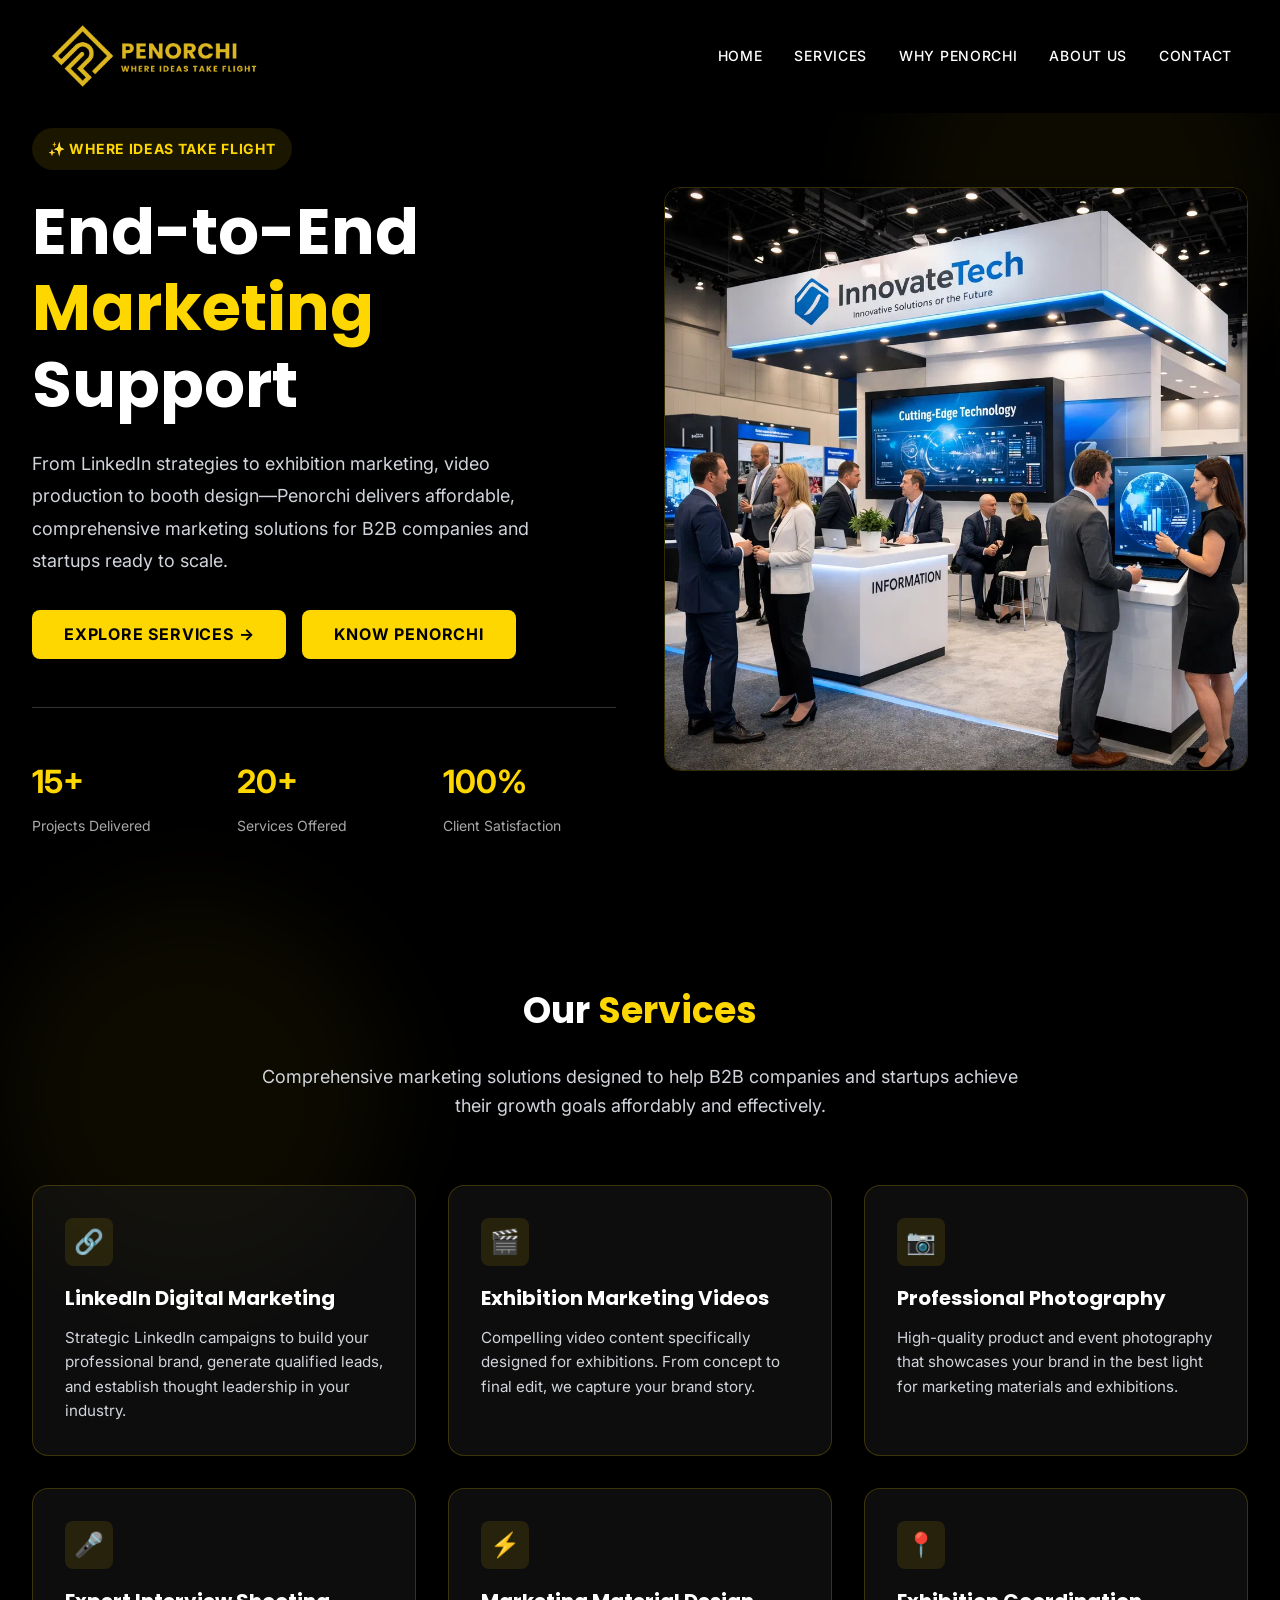
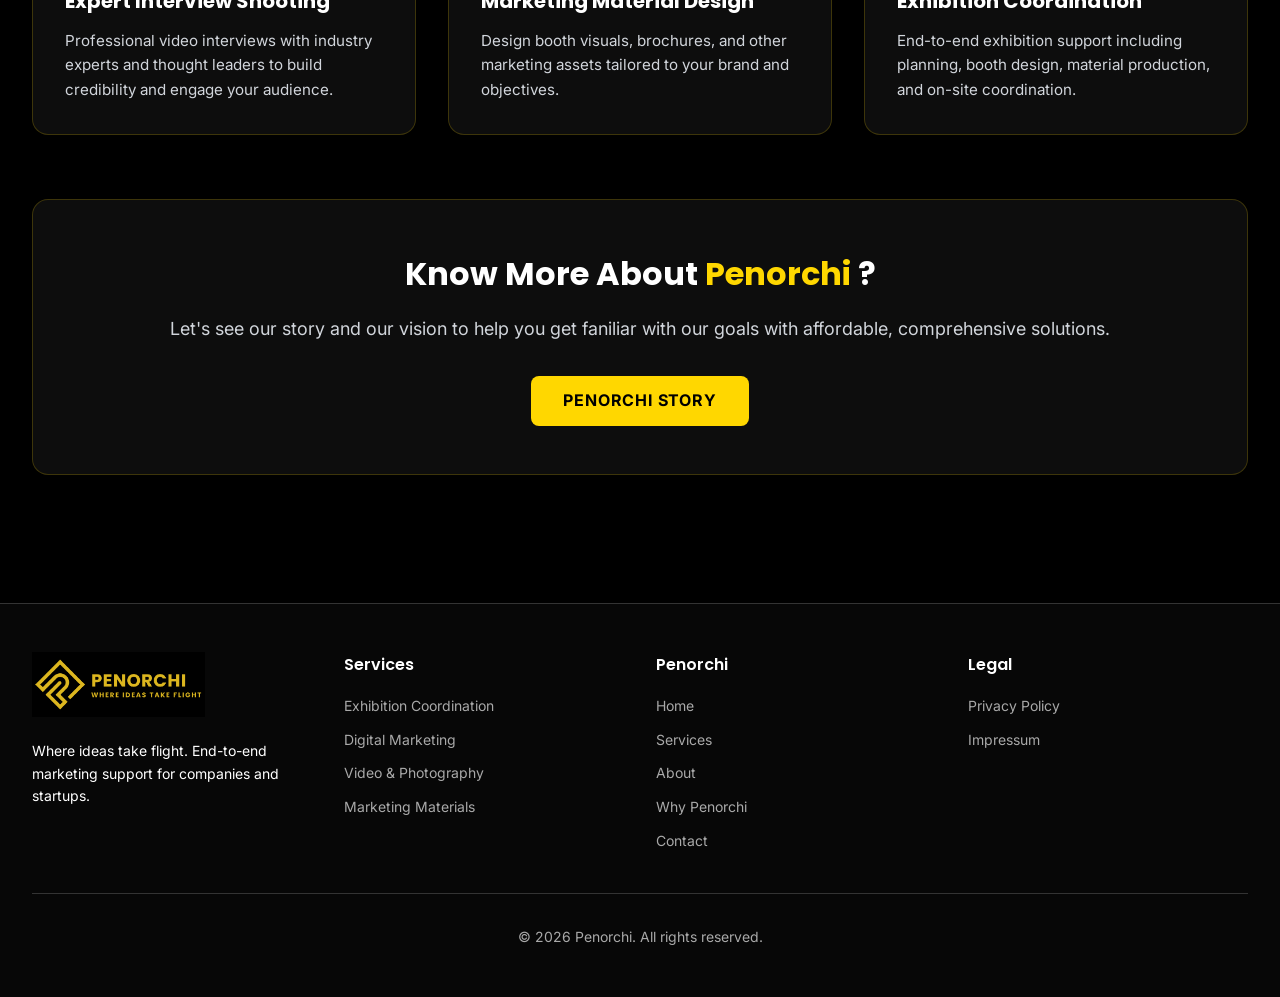
==== commit 3d48ef42: "Refactor navigation and button styles in index.html" ====
--- a/index.html
+++ b/index.html
@@ -241,7 +241,7 @@
         }
 
         .btn-secondary:hover {
-            background-color: rgba(255, 215, 0, 0.1);
+            background-color: black(255, 215, 0, 0.1);
             border-color: var(--primary);
         }
 
@@ -506,7 +506,6 @@
             box-shadow: 0 0 20px rgba(255, 215, 0, 0.5);
         }
 
-
         nav.open {
             display: flex;
             flex-direction: column;
@@ -518,25 +517,38 @@
             padding: 1rem;
             border-radius: 0.5rem;
         }
+
+        .mobile-menu-btn {
+            display: none;
+            background: none;
+            border: none;
+            color: var(--foreground);
+            cursor: pointer;
+            font-size: 1.5rem;
+        }
     </style>
 </head>
 <body>
     <!-- Navigation -->
     <nav id="navbar">
-        <div class="container">
-            <div class="nav-content">
-                <img src="image/logo/logo_long.png" alt="Penorchi Logo" style="max-height: 80px;width: auto;">
-                <ul class="nav-links">
-                    <li><a href="index.html">Home</a></li>
-                    <li><a href="services.html">Services</a></li>
-                    <li><a href="why-penorchi.html">Why Penorchi</a></li>
-                    <li><a href="about.html">About us</a></li>
-                    <li><a href="contact.html">Contact</a></li>
-                </ul>
-                <button class="menu-toggle">☰</button>
-            </div>
+    <div class="container">
+        <div class="nav-content">
+
+            <img src="image/logo/logo_long.png" alt="Penorchi Logo" style="max-height: 80px;width: auto;">
+
+            <button class="mobile-menu-btn">☰</button>
+
+            <ul class="nav-links" id="navMenu">
+                <li><a href="index.html">Home</a></li>
+                <li><a href="services.html">Services</a></li>
+                <li><a href="why-penorchi.html">Why Penorchi</a></li>
+                <li><a href="about.html">About us</a></li>
+                <li><a href="contact.html">Contact</a></li>
+            </ul>
+
         </div>
-    </nav>
+    </div>
+</nav>
 
     <!-- Hero Section -->
     <section class="hero">
@@ -549,8 +561,8 @@
                     <h1>End-to-End <span class="highlight">Marketing</span> Support</h1>
                     <p>From LinkedIn strategies to exhibition marketing, video production to booth design—Penorchi delivers affordable, comprehensive marketing solutions for B2B companies and startups ready to scale.</p>
                     <div class="hero-buttons">
-                        <a href="contact.html" class="btn btn-primary">Get Started →</a>
-                        <a href="services.html" class="btn btn-secondary">Explore Services</a>
+                        <a href="services.html" class="btn btn-primary">Explore Services →</a>
+                        <a href="about.html" class="btn btn-secondary">Know Penorchi</a>
                     </div>
                     <div class="hero-stats">
                         <div class="stat">
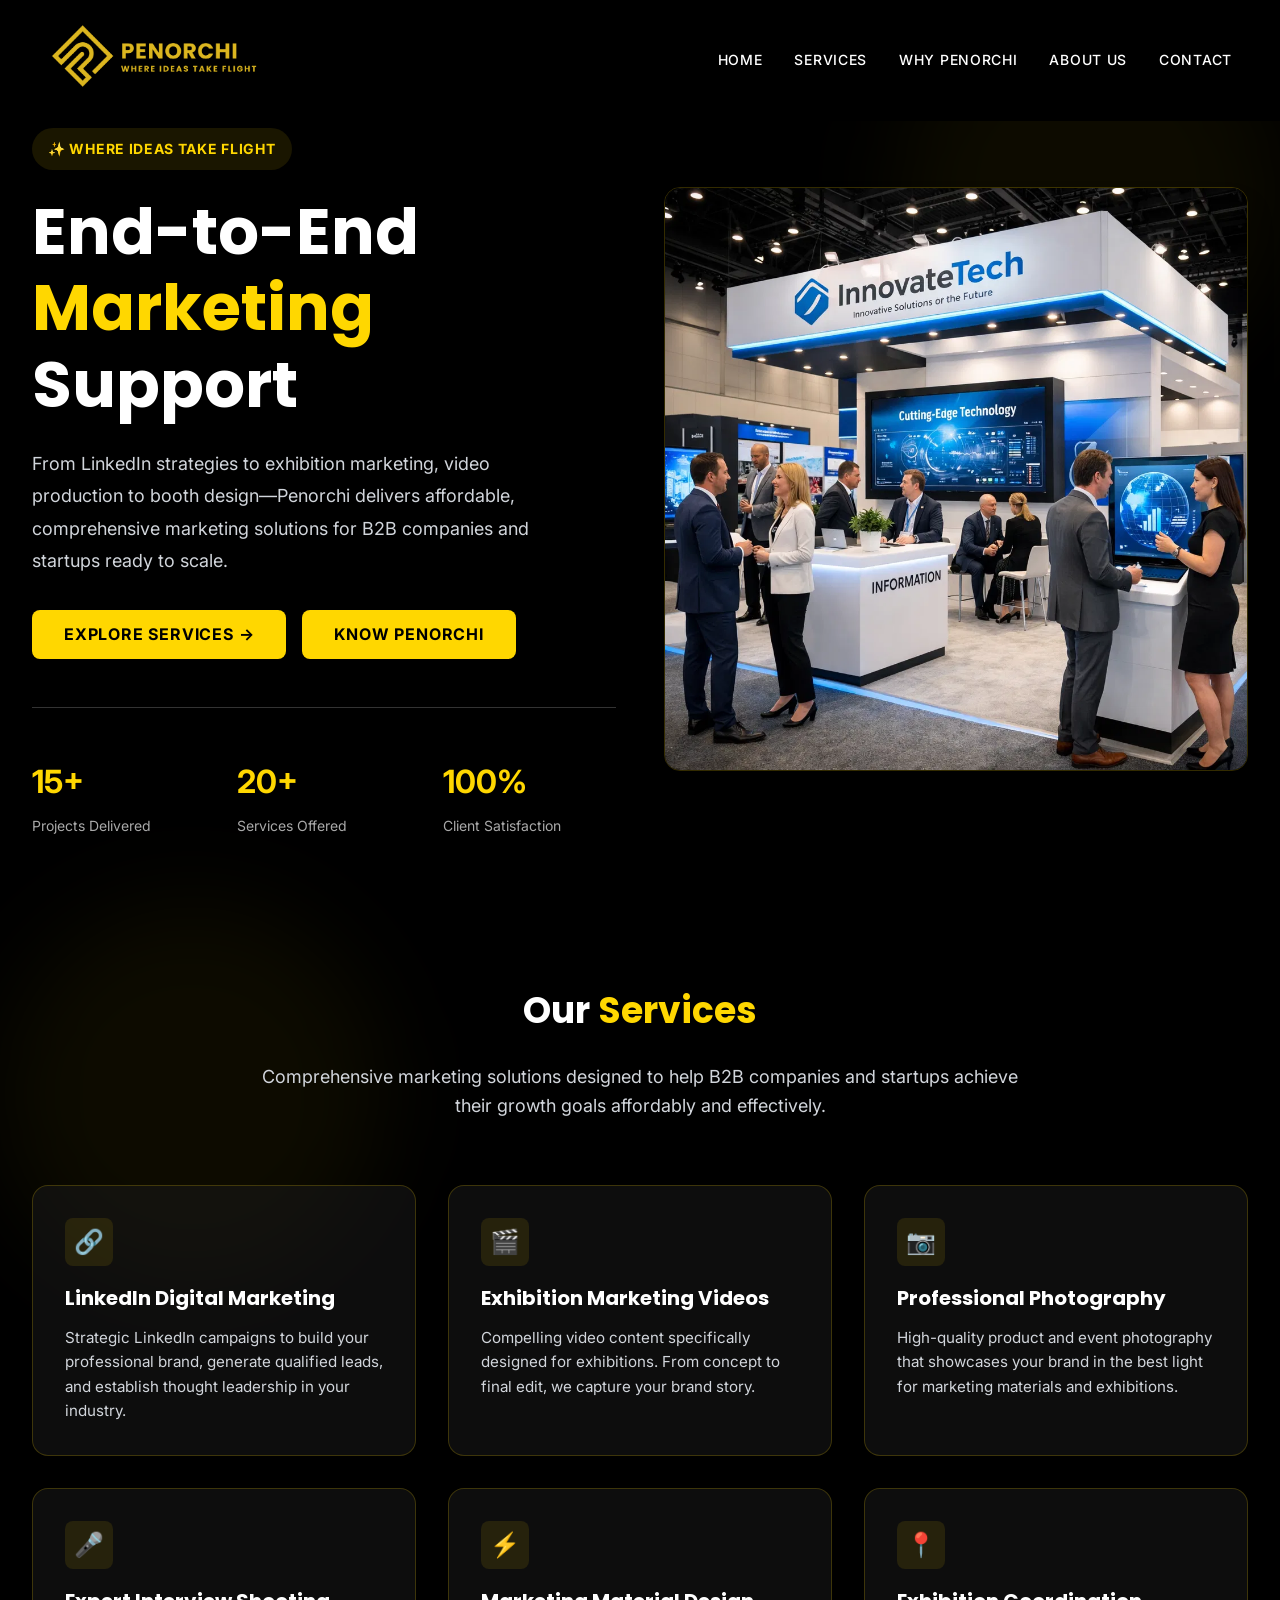
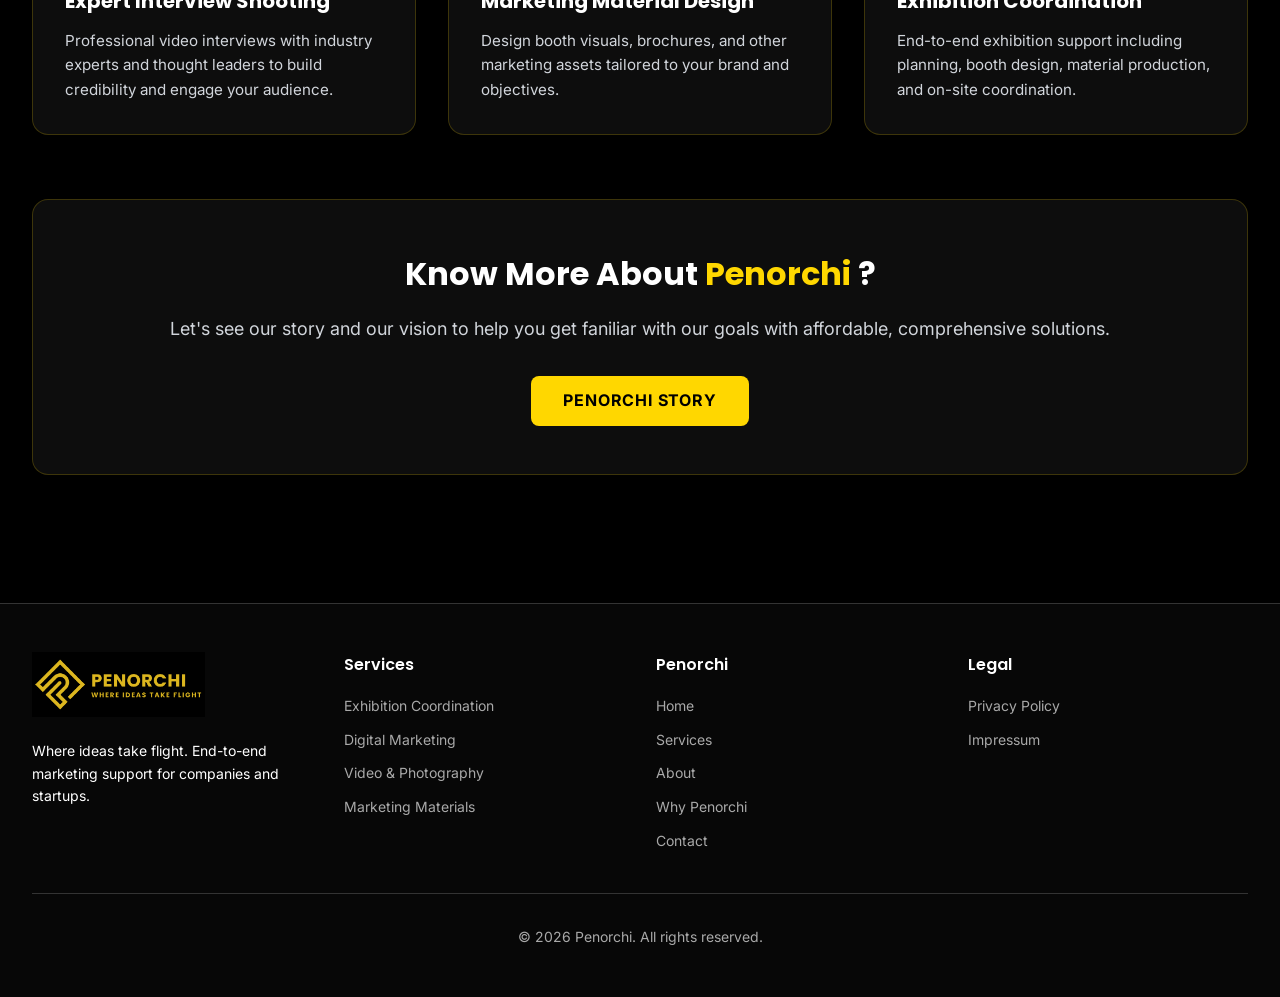
==== commit d63fc483: "Wrap logo image in a link to index.html" ====
--- a/index.html
+++ b/index.html
@@ -506,12 +506,12 @@
             box-shadow: 0 0 20px rgba(255, 215, 0, 0.5);
         }
 
-        nav.open {
+        .nav-links.open {
             display: flex;
             flex-direction: column;
             position: absolute;
             top: 70px;
-            right: 2rem;
+            right: 1rem;
             background: var(--background);
             border: 1px solid var(--border);
             padding: 1rem;
@@ -519,12 +519,18 @@
         }
 
         .mobile-menu-btn {
-            display: none;
+            display: block;
             background: none;
             border: none;
             color: var(--foreground);
             cursor: pointer;
             font-size: 1.5rem;
+        }
+
+        @media (min-width: 1024px) {
+            .mobile-menu-btn {
+                display: none;
+            }
         }
     </style>
 </head>
@@ -534,7 +540,7 @@
     <div class="container">
         <div class="nav-content">
 
-            <img src="image/logo/logo_long.png" alt="Penorchi Logo" style="max-height: 80px;width: auto;">
+            <a href="index.html"><img src="image/logo/logo_long.png" alt="Penorchi Logo" style="max-height: 80px;width: auto;"></a>
 
             <button class="mobile-menu-btn">☰</button>
 
@@ -702,9 +708,11 @@
     const btn = document.querySelector('.mobile-menu-btn');
     const nav = document.getElementById('navMenu');
 
-    btn.addEventListener('click', () => {
-        nav.classList.toggle('open');
-    });
-</script>
+    if (btn && nav) {
+        btn.addEventListener('click', () => {
+            nav.classList.toggle('open');
+        });
+    }
+    </script>
 </body>
 </html>
